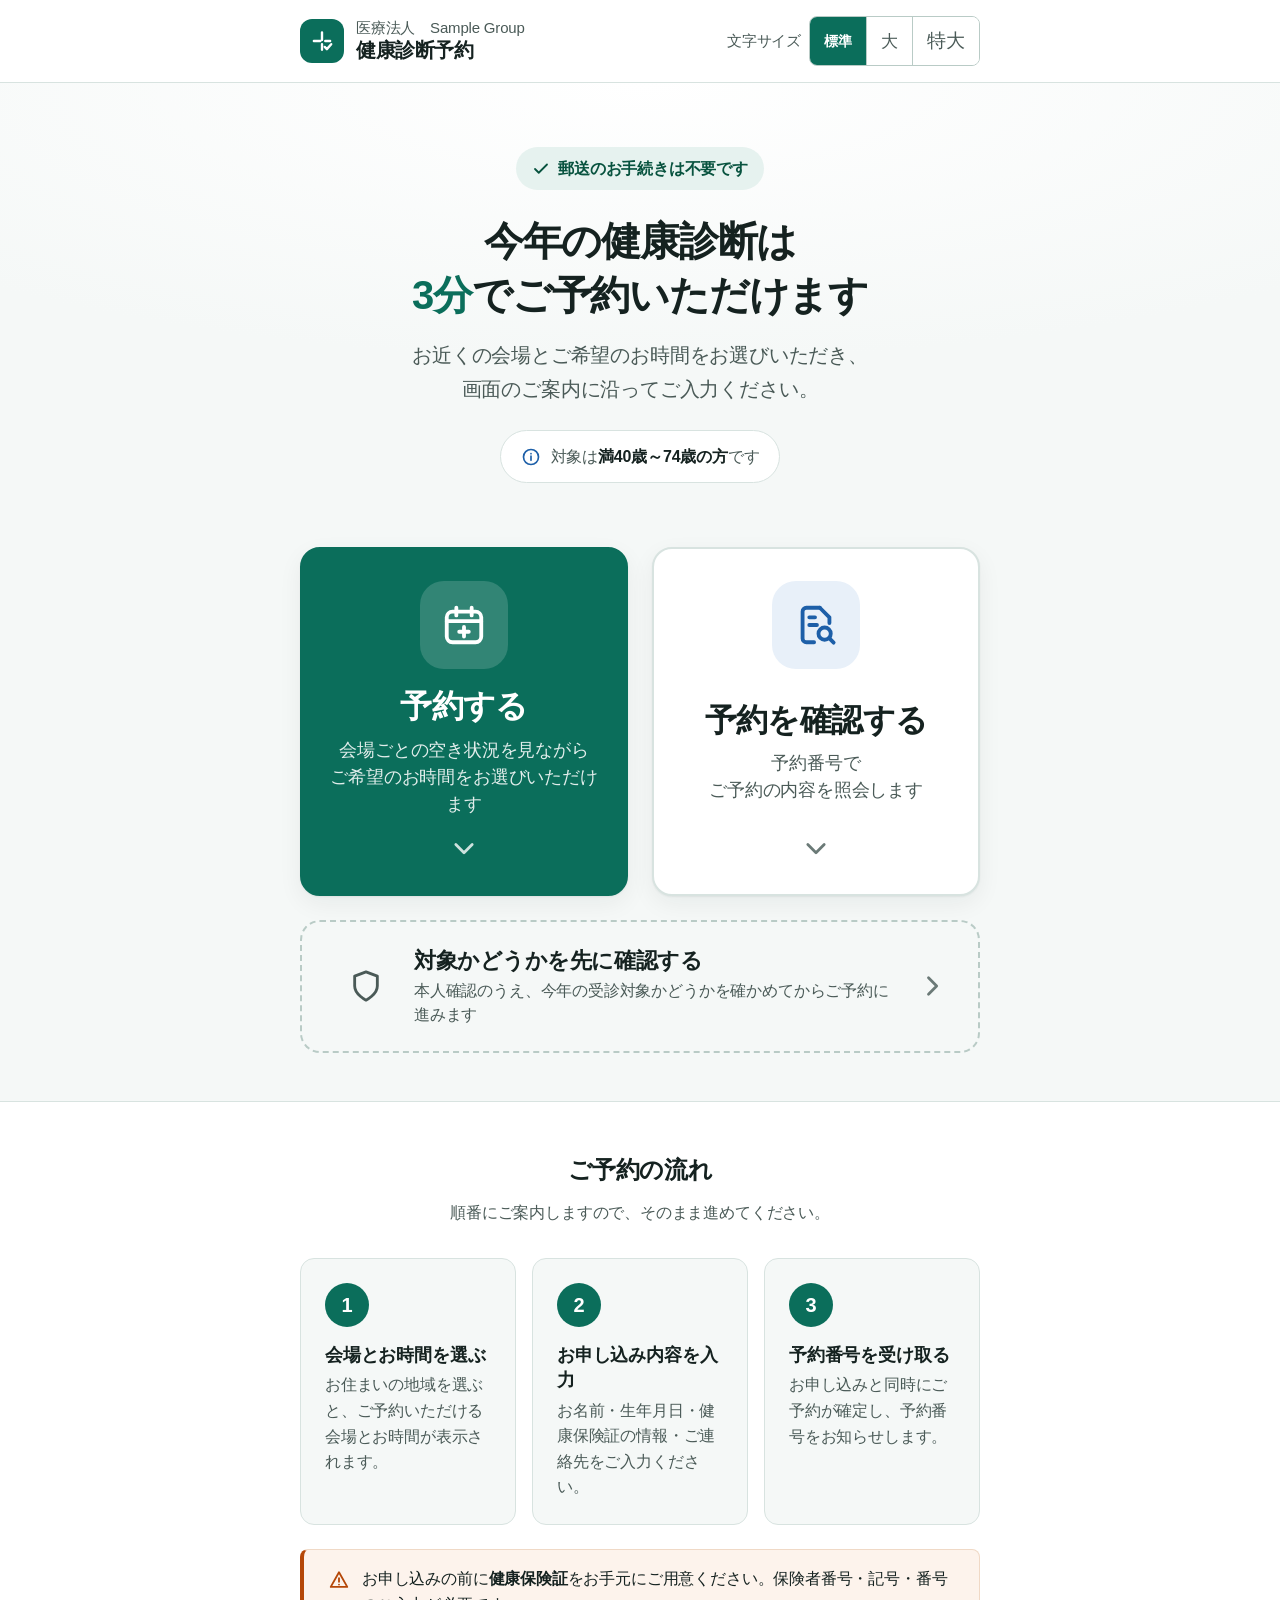
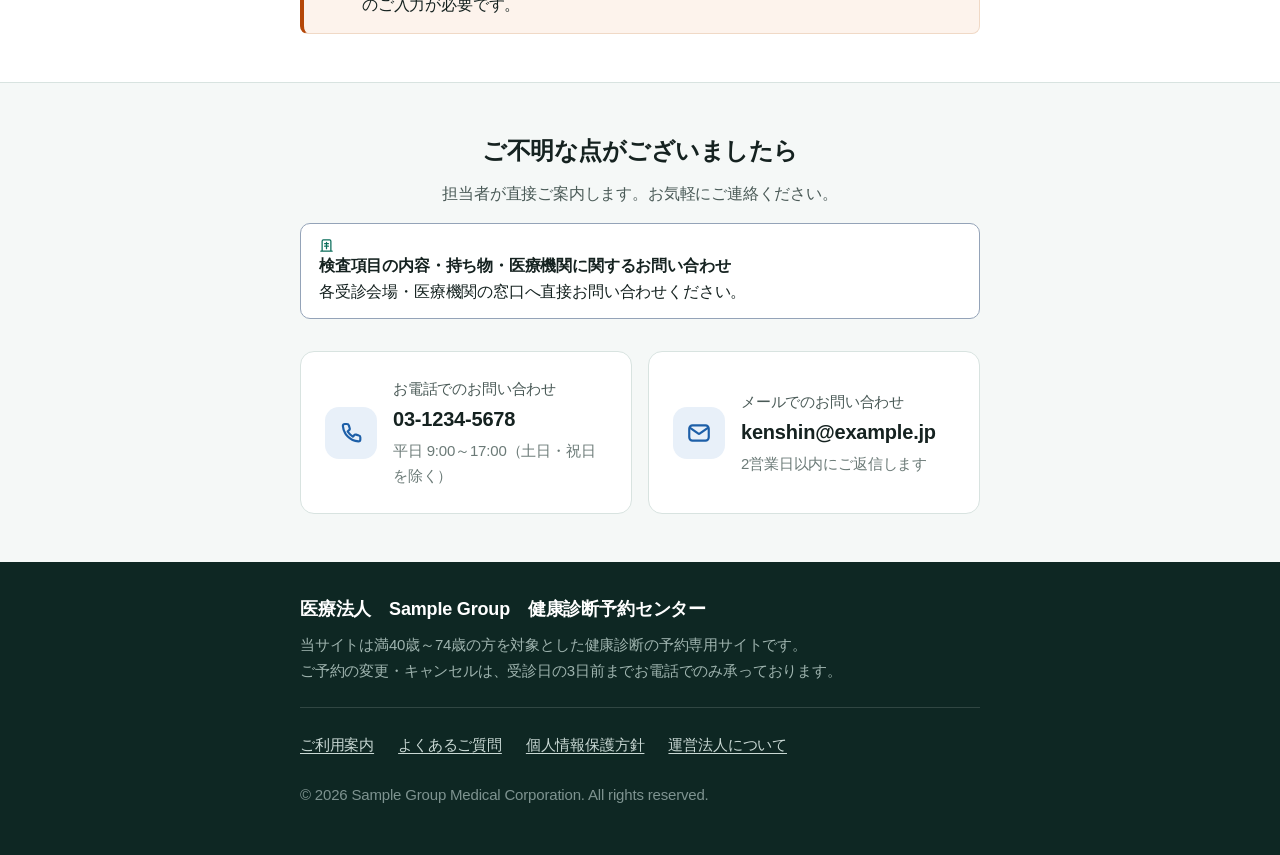
==== frontend/index.html @ b6662458 "Initial commit Co-Authored-By: Claude Opus 5 <noreply@anthropic.com>" ====
<!DOCTYPE html>
<html lang="ja">
<head>
  <meta charset="UTF-8">
  <meta name="viewport" content="width=device-width, initial-scale=1, viewport-fit=cover">
  <meta name="description" content="健康診断のインターネット予約。お申し込み・ご予約の確認・空き状況の確認を、スマートフォンとパソコンからご利用いただけます。">
  <meta name="theme-color" content="#0B6E5B">
  <link rel="icon" type="image/svg+xml" href="assets/images/favicon.svg">
  <title>健康診断予約｜Sample Group</title>

  <!-- 디자인 토큰 → 리셋/기본 → 화면 전용 순으로 로드 -->

  <link rel="stylesheet" href="assets/css/tokens.css">
  <link rel="stylesheet" href="assets/css/base.css">
  <link rel="stylesheet" href="assets/css/main.css">
</head>
<body>

  <!-- 키보드 이용자를 위한 본문 바로가기 -->
  <a class="skip-link" href="#main">本文へ移動</a>

  <!-- ======================================================================
       헤더
       ====================================================================== -->
  <header class="site-header">
    <div class="container site-header__inner">

      <a class="brand" href="./index.html">
        <span class="brand__mark" aria-hidden="true">
          <!-- 십자(의료) + 체크(예약 완료) 심볼 -->
          <svg viewBox="0 0 24 24" fill="none" stroke="currentColor" stroke-width="2.2"
               stroke-linecap="round" stroke-linejoin="round">
            <path d="M12 4v7M12 15v5M4.5 12h6M15 12h4.5"></path>
            <path d="M14.5 17.5l2 2 4-4.5"></path>
          </svg>
        </span>
        <span class="brand__text">
          <span class="brand__org">医療法人　Sample Group</span>
          <span class="brand__name">健康診断予約</span>
        </span>
      </a>

      <!-- 글자 크기 조절 : 액션 CTA 가 아닌 접근성 컨트롤 -->
      <div class="font-scale">
        <span class="font-scale__label" id="font-scale-label">文字サイズ</span>
        <div class="font-scale__group" role="group" aria-labelledby="font-scale-label">
          <button type="button" class="font-scale__btn"
                  data-scale="1" data-scale-label="標準" aria-pressed="true">標準</button>
          <button type="button" class="font-scale__btn"
                  data-scale="1.15" data-scale-label="大" aria-pressed="false">大</button>
          <button type="button" class="font-scale__btn"
                  data-scale="1.3" data-scale-label="特大" aria-pressed="false">特大</button>
        </div>
      </div>

      <!-- 스크린 리더에 변경 사실을 알린다 -->
      <p id="font-scale-status" class="sr-only" role="status" aria-live="polite"></p>

    </div>
  </header>

  <main id="main">

    <!-- ====================================================================
         히어로
         ==================================================================== -->
    <section class="hero">
      <div class="container">

        <p class="hero__badge">
          <svg viewBox="0 0 24 24" fill="none" stroke="currentColor" stroke-width="2.4"
               stroke-linecap="round" stroke-linejoin="round" aria-hidden="true">
            <path d="M20 6L9 17l-5-5"></path>
          </svg>
          郵送のお手続きは不要です
        </p>

        <h1 class="hero__title">
          今年の健康診断は<br>
          <em>3分</em>でご予約いただけます
        </h1>

        <p class="hero__lead">
          お近くの会場とご希望のお時間をお選びいただき、<br>
          画面のご案内に沿ってご入力ください。
        </p>

        <!-- 대상 조건을 최상단에 명시하여 헛걸음을 막는다 (자체 피드백 P-8) -->
        <p class="hero__target">
          <svg viewBox="0 0 24 24" fill="none" stroke="currentColor" stroke-width="2"
               stroke-linecap="round" stroke-linejoin="round" aria-hidden="true">
            <circle cx="12" cy="12" r="9"></circle>
            <path d="M12 16v-5M12 8h.01"></path>
          </svg>
          <span>対象は<strong>満40歳～74歳の方</strong>です</span>
        </p>

      </div>
    </section>

    <!-- ====================================================================
         액션 버튼 2개 — 이 페이지의 핵심
         --------------------------------------------------------------------
         「예약 가능 시간 확인하기」를 따로 두지 않는다. 예약을 누르면 곧바로
         남은 자리부터 보여 주므로, 빈자리를 보는 것과 예약하는 것이 같은 길이다.
         입구를 나누면 「어느 쪽을 눌러야 하는지」가 새 고민거리가 된다.

         ※ 이 두 개 외의 액션 버튼을 추가하지 말 것 (plan.md §7.3 / §16.2)
         ==================================================================== -->
    <section class="actions" aria-labelledby="actions-heading">
      <div class="container">

        <h2 id="actions-heading" class="sr-only">ご希望のメニューをお選びください</h2>

        <ul class="actions__list actions__list--duo">

          <!-- ① 예약 하기 — 남은 자리 확인부터 시작한다 -->
          <li>
            <a class="action action--primary" href="reserve/schedule.html" onclick="sessionStorage.setItem('kenshin.flowStart', 'slot');">
              <span class="action__icon" aria-hidden="true">
                <!-- 달력 + 플러스 -->
                <svg viewBox="0 0 24 24" fill="none" stroke="currentColor" stroke-width="2"
                     stroke-linecap="round" stroke-linejoin="round">
                  <rect x="3" y="5" width="18" height="16" rx="3"></rect>
                  <path d="M3 10h18M8 3v4M16 3v4"></path>
                  <path d="M12 13v5M9.5 15.5h5"></path>
                </svg>
              </span>
              <span class="action__body">
                <strong class="action__label">予約する</strong>
                <span class="action__desc">
                  会場ごとの空き状況を見ながら<br>ご希望のお時間をお選びいただけます
                </span>
              </span>
              <svg class="action__arrow" viewBox="0 0 24 24" fill="none" stroke="currentColor"
                   stroke-width="2.4" stroke-linecap="round" stroke-linejoin="round" aria-hidden="true">
                <path d="M9 5l7 7-7 7"></path>
              </svg>
            </a>
          </li>

          <!-- ② 예약 확인하기 (U-20)
               예약번호 하나만 받는다. 번호가 곧 열쇠이며, 성함·생년월일은
               가족이라면 아는 값이라 열쇠가 되지 못한다. -->
               
               
          <li>
            <a class="action action--secondary" href="lookup.html">
              <span class="action__icon" aria-hidden="true">
                <!-- 문서 + 돋보기 -->
                <svg viewBox="0 0 24 24" fill="none" stroke="currentColor" stroke-width="2"
                     stroke-linecap="round" stroke-linejoin="round">
                  <path d="M14 3H7a2 2 0 0 0-2 2v14a2 2 0 0 0 2 2h4"></path>
                  <path d="M14 3l5 5v3"></path>
                  <path d="M8.5 8h3M8.5 12h4"></path>
                  <circle cx="16.5" cy="16.5" r="3.2"></circle>
                  <path d="M19 19l2.2 2.2"></path>
                </svg>
              </span>
              <span class="action__body">
                <strong class="action__label">予約を確認する</strong>
                <span class="action__desc">
                  予約番号で<br>ご予約の内容を照会します
                </span>
              </span>
              <svg class="action__arrow" viewBox="0 0 24 24" fill="none" stroke="currentColor"
                   stroke-width="2.4" stroke-linecap="round" stroke-linejoin="round" aria-hidden="true">
                <path d="M9 5l7 7-7 7"></path>
              </svg>
            </a>
          </li>

        </ul>

        <div style="margin-top: var(--sp-3);">
          <a class="action action--outline" href="reserve/verify.html" onclick="sessionStorage.setItem('kenshin.flowStart', 'verify');">
            <span class="action__icon" aria-hidden="true">
              <svg viewBox="0 0 24 24" fill="none" stroke="currentColor" stroke-width="2"
                   stroke-linecap="round" stroke-linejoin="round">
                <path d="M12 22s8-4 8-10V5l-8-3-8 3v7c0 6 8 10 8 10z"></path>
              </svg>
            </span>
            <span class="action__body">
              <strong class="action__label">対象かどうかを先に確認する</strong>
              <span class="action__desc">
                本人確認のうえ、今年の受診対象かどうかを確かめてからご予約に進みます
              </span>
            </span>
            <svg class="action__arrow" viewBox="0 0 24 24" fill="none" stroke="currentColor"
                 stroke-width="2.4" stroke-linecap="round" stroke-linejoin="round" aria-hidden="true">
              <path d="M9 5l7 7-7 7"></path>
            </svg>
          </a>
        </div>

      </div>
    </section>

    <!-- ====================================================================
         이용 안내 3스텝
         ==================================================================== -->
    <section class="section section--surface" aria-labelledby="steps-heading">
      <div class="container">

        <h2 id="steps-heading" class="section__title">ご予約の流れ</h2>
        <p class="section__sub">順番にご案内しますので、そのまま進めてください。</p>

        <ol class="steps">
          <li class="step">
            <span class="step__num" aria-hidden="true">1</span>
            <span class="step__body">
              <strong class="step__title">会場とお時間を選ぶ</strong>
              <span class="step__desc">お住まいの地域を選ぶと、ご予約いただける会場とお時間が表示されます。</span>
            </span>
          </li>
          <li class="step">
            <span class="step__num" aria-hidden="true">2</span>
            <span class="step__body">
              <strong class="step__title">お申し込み内容を入力</strong>
              <span class="step__desc">お名前・生年月日・健康保険証の情報・ご連絡先をご入力ください。</span>
            </span>
          </li>
          <li class="step">
            <span class="step__num" aria-hidden="true">3</span>
            <span class="step__body">
              <strong class="step__title">予約番号を受け取る</strong>
              <span class="step__desc">お申し込みと同時にご予約が確定し、予約番号をお知らせします。</span>
            </span>
          </li>
        </ol>

        <!-- 준비물 안내 : 중도 이탈을 줄이기 위해 시작 전에 알린다 -->
        <p class="notice">
          <svg viewBox="0 0 24 24" fill="none" stroke="currentColor" stroke-width="2"
               stroke-linecap="round" stroke-linejoin="round" aria-hidden="true">
            <path d="M12 3.5l9 16H3l9-16z"></path>
            <path d="M12 10v4M12 17h.01"></path>
          </svg>
          <span class="notice__text">
            お申し込みの前に<strong>健康保険証</strong>をお手元にご用意ください。保険者番号・記号・番号のご入力が必要です。
          </span>
        </p>

      </div>
    </section>

    <!-- ====================================================================
         문의 안내 — 챗봇 없이 전화·메일만 제공
         ==================================================================== -->
    <section class="section" aria-labelledby="contact-heading">
      <div class="container">

        <h2 id="contact-heading" class="section__title">ご不明な点がございましたら</h2>
        <p class="section__sub">担当者が直接ご案内します。お気軽にご連絡ください。</p>

        <!-- 문의 구분 안내 박스 -->
        <div style="margin:16px 0 24px;padding:14px 18px;border:1.5px solid #94A3B8;border-radius:10px;font-size:var(--fs-small);line-height:1.6;color:var(--c-ink);background:#ffffff;">
          <p style="margin:0;">
            <strong>
              <svg viewBox="0 0 24 24" fill="none" stroke="currentColor" stroke-width="2" stroke-linecap="round" stroke-linejoin="round" style="width:15px;height:15px;vertical-align:-2px;margin-right:4px;color:#0B6E5B;"><path d="M3 21h18M5 21V5a2 2 0 0 1 2-2h10a2 2 0 0 1 2 2v16M9 9h6M9 13h6M12 7v10"></path></svg>
              検査項目の内容・持ち物・医療機関に関するお問い合わせ
            </strong><br>
            各受診会場・医療機関の窓口へ直接お問い合わせください。
          </p>
        </div>

        <div class="contact-list">

          <div class="contact">
            <span class="contact__icon" aria-hidden="true">
              <svg viewBox="0 0 24 24" fill="none" stroke="currentColor" stroke-width="2"
                   stroke-linecap="round" stroke-linejoin="round">
                <path d="M4.5 5.5c0-1 .8-1.8 1.8-1.8h2c.8 0 1.5.5 1.7 1.3l.8 2.6c.2.7 0 1.4-.6 1.8l-1.3 1a12.5 12.5 0 0 0 5 5l1-1.3c.4-.6 1.1-.8 1.8-.6l2.6.8c.8.2 1.3.9 1.3 1.7v2c0 1-.8 1.8-1.8 1.8A15.5 15.5 0 0 1 4.5 5.5z"></path>
              </svg>
            </span>
            <span class="contact__body">
              <span class="contact__label">お電話でのお問い合わせ</span>
              <strong class="contact__value" data-contact="tel">03-1234-5678</strong>
              <span class="contact__hours" data-contact="hours">平日 9:00～17:00（土日・祝日を除く）</span>
            </span>
          </div>

          <div class="contact">
            <span class="contact__icon" aria-hidden="true">
              <svg viewBox="0 0 24 24" fill="none" stroke="currentColor" stroke-width="2"
                   stroke-linecap="round" stroke-linejoin="round">
                <rect x="3" y="5" width="18" height="14" rx="3"></rect>
                <path d="M3.8 7.2l7.3 5.2c.5.4 1.3.4 1.8 0l7.3-5.2"></path>
              </svg>
            </span>
            <span class="contact__body">
              <span class="contact__label">メールでのお問い合わせ</span>
              <strong class="contact__value" data-contact="email">kenshin@example.jp</strong>
              <span class="contact__hours">2営業日以内にご返信します</span>
            </span>
          </div>

        </div>

      </div>
    </section>

  </main>

  <!-- ======================================================================
       푸터
       ====================================================================== -->
  <footer class="site-footer">
    <div class="container">
      <p class="site-footer__name">医療法人　Sample Group　健康診断予約センター</p>
      <p class="site-footer__desc">
        当サイトは満40歳～74歳の方を対象とした健康診断の予約専用サイトです。<br>
        ご予約の変更・キャンセルは、受診日の3日前までお電話でのみ承っております。
      </p>

      <nav class="site-footer__links" aria-label="サイト情報">
        <a href="#steps-heading">ご利用案内</a>
        <a href="faq.html">よくあるご質問</a>
        <a href="privacy.html">個人情報保護方針</a>
        <a href="https://example.com/" target="_blank" rel="noopener noreferrer">運営法人について</a>
      </nav>

      <p class="site-footer__copy">© 2026 Sample Group Medical Corporation. All rights reserved.</p>
    </div>
  </footer>

  <script src="assets/js/font-scale.js"></script>
  <script src="assets/js/contact-info.js"></script>
</body>
</html>
---- frontend/assets/css/tokens.css ----
/* ==========================================================================
   tokens.css — 디자인 토큰
   건강검진 예약 시스템 / plan.md §12.2 준수
   --------------------------------------------------------------------------
   이 파일의 값은 전 화면이 공유한다.
   개별 화면 CSS에서 색·간격·폰트 크기를 하드코딩하지 말 것.
   ========================================================================== */

:root {
  /* ------------------------------------------------------------------
     접근성: 글자 크기 배율
     40~74세 타깃. font-scale.js 가 이 값 하나만 바꿔 전체를 비례 확대한다.
     ------------------------------------------------------------------ */
  --font-scale: 1;

  /* ------------------------------------------------------------------
     폰트 — 모든 화면을 Meiryo 우선으로 통일한다.
     사용자·관리자 어느 화면이든 이 토큰 하나만 보게 해, 화면마다
     제각각이던 font-family 를 없앤다. 웹폰트는 내려받지 않고
     Windows 의 Meiryo 를 최우선으로 쓴다.
     ------------------------------------------------------------------ */
  --font-base:
    "Meiryo", "メイリオ", "Meiryo UI",
    "Hiragino Kaku Gothic ProN", "Hiragino Sans",
    "BIZ UDPGothic",
    "Yu Gothic Medium", "Yu Gothic",
    "Noto Sans JP", "Noto Sans CJK JP",
    sans-serif;

  --font-mono:
    "Meiryo", "メイリオ", "Meiryo UI",
    "Hiragino Kaku Gothic ProN", "BIZ UDGothic",
    ui-monospace, SFMono-Regular, Consolas, monospace;

  /* ------------------------------------------------------------------
     타이포그래피 (rem × scale)
     기본 본문 18px — 일반 사이트(16px)보다 크게 잡는다.
     ------------------------------------------------------------------ */
  --fs-caption: calc(0.9375rem * var(--font-scale)); /* 15px */
  --fs-small:   calc(1rem      * var(--font-scale)); /* 16px */
  --fs-body:    calc(1.125rem  * var(--font-scale)); /* 18px */
  --fs-lead:    calc(1.25rem   * var(--font-scale)); /* 20px */
  --fs-btn:     calc(1.375rem  * var(--font-scale)); /* 22px */
  --fs-h2:      calc(1.5rem    * var(--font-scale)); /* 24px */
  --fs-h1:      calc(2rem      * var(--font-scale)); /* 32px */
  --fs-display: calc(2.5rem    * var(--font-scale)); /* 40px */

  --lh-tight: 1.35;
  --lh-base:  1.7;   /* 고령 이용자 가독성을 위해 넉넉하게 */

  --fw-normal: 400;
  --fw-medium: 500;
  --fw-bold:   700;

  /* ------------------------------------------------------------------
     컬러 — 의료·신뢰 톤
     본문 대비 4.5:1 이상, 주요 버튼 7:1 이상을 목표로 선정
     ------------------------------------------------------------------ */
  --c-primary:        #0B6E5B;  /* 딥 그린 : 주 버튼 */
  --c-primary-strong: #08533F;  /* hover / active */
  --c-primary-soft:   #E6F2EF;  /* 아이콘 배경 등 옅은 면 */

  --c-accent:         #1D5FA8;  /* 블루 : 보조 버튼 · 링크 */
  --c-accent-strong:  #164B85;
  --c-accent-soft:    #E8F0F9;

  --c-ink:      #152220;  /* 본문 텍스트 (배경 대비 약 14:1) */
  --c-ink-sub:  #4A5A57;  /* 보조 텍스트 (배경 대비 약 7:1) */
  --c-ink-weak: #6B7A77;  /* 최소한의 부가 정보 */

  --c-bg:       #F5F8F7;  /* 페이지 배경 */
  --c-surface:  #FFFFFF;  /* 카드 */
  --c-line:     #D8E3E0;  /* 구분선 */
  --c-line-strong: #B9CBC6;

  --c-warn:     #B54708;  /* 주의 안내 */
  --c-warn-soft:#FDF3EC;

  --c-focus:    #B4530A;  /* 포커스 링 : 배경·주색과 모두 구분되는 색 */

  /* ------------------------------------------------------------------
     간격 — 8px 그리드
     ------------------------------------------------------------------ */
  --sp-1: 8px;
  --sp-2: 16px;
  --sp-3: 24px;
  --sp-4: 32px;
  --sp-5: 48px;
  --sp-6: 64px;
  --sp-7: 88px;

  /* ------------------------------------------------------------------
     형태
     ------------------------------------------------------------------ */
  --radius-sm: 8px;
  --radius:    14px;
  --radius-lg: 20px;

  --tap-min: 88px;   /* 주요 액션 버튼 최소 높이 (터치 타깃 44px의 2배) */
  --tap-sub: 48px;   /* 보조 컨트롤 최소 높이 */

  --shadow-card: 0 1px 2px rgba(21, 34, 32, .06),
                 0 8px 24px rgba(21, 34, 32, .06);
  --shadow-lift: 0 2px 4px rgba(21, 34, 32, .08),
                 0 14px 32px rgba(21, 34, 32, .12);

  /* ------------------------------------------------------------------
     레이아웃
     ------------------------------------------------------------------ */
  --content-max: 720px;  /* PC 에서도 1열 유지 (기기 간 일관성 우선) */
  --gutter: 20px;

  /* ------------------------------------------------------------------
     모션 — 과도한 움직임 금지
     ------------------------------------------------------------------ */
  --ease: cubic-bezier(.2, .7, .3, 1);
  --dur:  160ms;
}


/* 모션 최소화 설정을 존중한다 (plan.md §12.4) */
@media (prefers-reduced-motion: reduce) {
  :root { --dur: 0ms; }
}
---- frontend/assets/css/base.css ----
/* ==========================================================================
   base.css — 리셋 및 기본 타이포그래피
   전 화면 공통. tokens.css 다음에 로드할 것.
   ========================================================================== */

*,
*::before,
*::after {
  box-sizing: border-box;
}

html,
body,
h1, h2, h3, h4,
p, ul, ol, li,
figure, blockquote, dl, dd {
  margin: 0;
  padding: 0;
}

html {
  /* 브라우저 기본 확대(200%)를 방해하지 않도록 폰트 크기를 px 로 고정하지 않는다 */
  -webkit-text-size-adjust: 100%;
  scroll-behavior: smooth;
}

@media (prefers-reduced-motion: reduce) {
  html { scroll-behavior: auto; }
}

body {
  min-height: 100vh;
  background-color: var(--c-bg);
  color: var(--c-ink);
  font-family: var(--font-base);
  font-size: var(--fs-body);
  font-weight: var(--fw-normal);
  line-height: var(--lh-base);
  letter-spacing: -0.01em;
  -webkit-font-smoothing: antialiased;
  text-rendering: optimizeLegibility;
}

ul, ol {
  list-style: none;
}

img, svg {
  display: block;
  max-width: 100%;
}

button {
  font: inherit;
  color: inherit;
  background: none;
  border: none;
  cursor: pointer;
}

a {
  color: var(--c-accent);
  /* 색만으로 링크를 구분하지 않는다 (plan.md §12.3) */
  text-decoration: underline;
  text-underline-offset: 3px;
}

a:hover {
  color: var(--c-accent-strong);
}

/* --------------------------------------------------------------------------
   포커스 링 — outline: none 금지. 키보드 이용자에게 반드시 보여야 한다.
   -------------------------------------------------------------------------- */
:focus-visible {
  outline: 3px solid var(--c-focus);
  outline-offset: 3px;
  border-radius: var(--radius-sm);
}

/* 결과 화면으로 포커스를 옮기는 자리에는 링을 그리지 않는다.

   予約照会や本人確認では、送信のあと結果の見出しへフォーカスを移している。
   読み上げ利用者に「表示が切り替わった」を伝えるためで、これは必要な処理だ。
   ただしキーボードで送信すると `:focus-visible` が成立し、**700px を超える
   結果全体が太いオレンジの枠で囲まれる。** 利用者にはエラー表示に見える。

   これらは `tabindex="-1"` で Tab では止まらない。リングを消しても
   キーボード操作の道しるべは失われない。読み上げ側の案内はそのまま残る。 */
[tabindex="-1"]:focus,
[tabindex="-1"]:focus-visible {
  outline: none;
}

/* 日本語は語の途中でも改行される。ボタンのように幅が限られる場所では
   「受け取る」が「受け」と「取る」に割れて読みにくくなる。切ってよい
   位置だけを `nobr` で区切り、その中では改行させない。 */
.nobr {
  white-space: nowrap;
}

/* --------------------------------------------------------------------------
   유틸리티
   -------------------------------------------------------------------------- */

/* 스크린 리더 전용 텍스트 */
.sr-only {
  position: absolute;
  width: 1px;
  height: 1px;
  padding: 0;
  margin: -1px;
  overflow: hidden;
  clip: rect(0, 0, 0, 0);
  white-space: nowrap;
  border: 0;
}

/* 키보드 이용자를 위한 본문 바로가기 */
.skip-link {
  position: absolute;
  top: -100px;
  left: var(--gutter);
  z-index: 100;
  padding: var(--sp-2) var(--sp-3);
  background: var(--c-primary);
  color: #fff;
  font-weight: var(--fw-bold);
  text-decoration: none;
  border-radius: 0 0 var(--radius) var(--radius);
  transition: top var(--dur) var(--ease);
}

.skip-link:focus {
  top: 0;
  color: #fff;
}

.container {
  width: 100%;
  max-width: var(--content-max);
  margin-inline: auto;
  padding-inline: var(--gutter);
}
---- frontend/assets/css/main.css ----
/* ==========================================================================
   main.css — U-00 메인 페이지 전용 스타일
   plan.md §7.3 / §12 준수
   ========================================================================== */

/* ==========================================================================
   1. 헤더
   ========================================================================== */

/* 화면 위에 붙어 있는 것(헤더 + 진행 표시)만큼 스크롤 도착점을 내린다.

   「다음 단계로」처럼 특정 자리로 스크롤할 때, 그 자리는 화면 맨 위로 온다.
   그런데 맨 위는 헤더와 진행 표시가 덮고 있어서 정작 봐야 할 제목이
   가려진 채로 멈춘다. 고령 이용자에게는 「눌렀는데 아무 일도 안 일어났다」로
   보인다. 두 높이는 글자 크기에 따라 달라지므로 flow.js 가 재서 넘긴다.
   진행 표시가 없는 화면에서는 --progress-h 가 비어 0 이 된다. */
html {
  scroll-padding-top: calc(var(--header-h, 0px) + var(--progress-h, 0px) + 12px);
}

.site-header {
  background: var(--c-surface);
  border-bottom: 1px solid var(--c-line);
  position: sticky;
  top: 0;
  z-index: 1000;
}

.site-header__inner {
  display: flex;
  flex-wrap: wrap;
  align-items: center;
  justify-content: space-between;
  gap: var(--sp-2);
  padding-block: var(--sp-2);
}

.site-header__left {
  display: flex;
  align-items: center;
  gap: var(--sp-3);
}

.btn-back {
  display: flex;
  align-items: center;
  justify-content: center;
  width: 44px;
  height: 44px;
  border-radius: var(--radius-m);
  color: var(--c-ink);
  background: transparent;
  text-decoration: none;
  transition: background-color var(--t-fast);
}

.btn-back:hover {
  background-color: var(--c-surface-alt);
}


.brand {
  display: flex;
  align-items: center;
  gap: 12px;
  text-decoration: none;
  color: var(--c-ink);
}

.brand__mark {
  flex: none;
  width: 44px;
  height: 44px;
  display: grid;
  place-items: center;
  background: var(--c-primary);
  border-radius: 12px;
  color: #fff;
}

.brand__mark svg {
  width: 26px;
  height: 26px;
}

.brand__text {
  display: flex;
  flex-direction: column;
  line-height: 1.25;
}

.brand__org {
  font-size: var(--fs-caption);
  color: var(--c-ink-sub);
}

.brand__name {
  font-size: var(--fs-lead);
  font-weight: var(--fw-bold);
  letter-spacing: -0.02em;
}

/* --------------------------------------------------------------------------
   글자 크기 조절 (접근성) — plan.md §12.4 / 자체 피드백 P-2
   -------------------------------------------------------------------------- */

.font-scale {
  display: flex;
  align-items: center;
  gap: var(--sp-1);
}

.font-scale__label {
  font-size: var(--fs-caption);
  color: var(--c-ink-sub);
  white-space: nowrap;
}

.font-scale__group {
  display: flex;
  border: 1px solid var(--c-line-strong);
  border-radius: var(--radius-sm);
  overflow: hidden;
  background: var(--c-surface);
}

.font-scale__btn {
  min-height: var(--tap-sub);
  padding: 0 14px;
  font-size: var(--fs-caption);
  font-weight: var(--fw-medium);
  color: var(--c-ink-sub);
  background: var(--c-surface);
  border-right: 1px solid var(--c-line-strong);
  transition: background var(--dur) var(--ease), color var(--dur) var(--ease);
}

.font-scale__btn:last-child {
  border-right: none;
}

.font-scale__btn:hover {
  background: var(--c-primary-soft);
  color: var(--c-primary-strong);
}

.font-scale__btn[aria-pressed="true"] {
  background: var(--c-primary);
  color: #fff;
  font-weight: var(--fw-bold);
}

/* 각 버튼의 글자 크기로 결과를 미리 보여준다 */
.font-scale__btn[data-scale="1"] {
  font-size: calc(var(--fs-caption) * 0.95);
}

.font-scale__btn[data-scale="1.15"] {
  font-size: calc(var(--fs-caption) * 1.1);
}

.font-scale__btn[data-scale="1.3"] {
  font-size: calc(var(--fs-caption) * 1.25);
}

/* ==========================================================================
   2. 히어로
   ========================================================================== */

.hero {
  position: relative;
  padding-block: var(--sp-5) var(--sp-4);
  background:
    radial-gradient(120% 100% at 50% 0%, #FFFFFF 0%, var(--c-bg) 62%);
  text-align: center;
  overflow: hidden;
}

.hero__badge {
  display: inline-flex;
  align-items: center;
  gap: 8px;
  padding: 8px 16px;
  margin-bottom: var(--sp-3);
  background: var(--c-primary-soft);
  color: var(--c-primary-strong);
  font-size: var(--fs-small);
  font-weight: var(--fw-bold);
  border-radius: 999px;
}

.hero__badge svg {
  width: 18px;
  height: 18px;
  flex: none;
}

.hero__title {
  font-size: var(--fs-display);
  font-weight: var(--fw-bold);
  line-height: var(--lh-tight);
  letter-spacing: -0.03em;
  color: var(--c-ink);
}

.hero__title em {
  font-style: normal;
  color: var(--c-primary);
}

.hero__lead {
  margin-top: var(--sp-2);
  font-size: var(--fs-lead);
  color: var(--c-ink-sub);
  line-height: var(--lh-base);
  text-wrap: balance;
}

/* 대상 조건 — 잘못 온 사람이 끝까지 입력하지 않도록 최상단에서 알린다 (P-8) */
.hero__target {
  display: inline-flex;
  align-items: center;
  gap: 10px;
  margin-top: var(--sp-3);
  padding: 12px 20px;
  background: var(--c-surface);
  border: 1px solid var(--c-line);
  border-radius: 999px;
  font-size: var(--fs-small);
  color: var(--c-ink-sub);
}

.hero__target strong {
  color: var(--c-ink);
  font-weight: var(--fw-bold);
}

.hero__target svg {
  width: 20px;
  height: 20px;
  flex: none;
  color: var(--c-accent);
}

/* ==========================================================================
   3. 액션 버튼 3개 — 이 페이지의 핵심
   plan.md §7.3 : 액션 버튼은 정확히 3개. 그 외 CTA 추가 금지.
   ========================================================================== */

.actions {
  padding-block: var(--sp-2) var(--sp-5);
}

.actions__list {
  display: flex;
  flex-direction: column;
  gap: var(--sp-2);
  /* 16px 이상 — 오탭 방지 */
}

/* --- 2개 배치 ----------------------------------------------------------
   버튼이 둘뿐이므로 좁은 화면에서는 위아래로, 넓은 화면에서는 좌우로 둔다.
   좌우로 둘 때는 가로줄(아이콘 | 글자 | 화살표)을 세로로 다시 쌓는다.
   폭이 절반이 되는데 가로줄을 유지하면 글자가 눌려 두세 줄로 접힌다.
   ---------------------------------------------------------------------- */

@media (min-width: 760px) {
  .actions__list--duo {
    display: grid;
    grid-template-columns: 1fr 1fr;
    gap: var(--sp-3);
  }

  .actions__list--duo .action {
    flex-direction: column;
    align-items: center;
    justify-content: flex-start;
    gap: var(--sp-2);
    /* 두 칸의 높이를 맞춘다. 한쪽만 낮으면 덜 중요한 것처럼 보인다. */
    height: 100%;
    min-height: 260px;
    padding: var(--sp-4) var(--sp-3);
    text-align: center;
  }

  /* 아이콘을 키운다. 이 화면에서 가장 먼저 눈에 들어오는 것이 되어야 한다. */
  .actions__list--duo .action__icon {
    width: 88px;
    height: 88px;
    border-radius: 24px;
  }

  .actions__list--duo .action__icon svg {
    width: 46px;
    height: 46px;
  }

  .actions__list--duo .action__body {
    flex: 1 1 auto;
    display: flex;
    flex-direction: column;
    align-items: center;
    justify-content: center;
  }

  .actions__list--duo .action__label {
    font-size: var(--fs-h1);
    /* 32px */
  }

  .actions__list--duo .action__desc {
    margin-top: var(--sp-1);
    font-size: var(--fs-body);
  }

  /* 세로로 쌓았으므로 화살표도 아래를 향하게 한다.
     오른쪽을 가리키면 옆 칸을 가리키는 것처럼 보인다. */
  .actions__list--duo .action__arrow {
    transform: rotate(90deg);
  }

  .actions__list--duo .action:hover .action__arrow {
    transform: rotate(90deg) translateX(4px);
  }
}

.action {
  position: relative;
  display: flex;
  align-items: center;
  gap: var(--sp-2);
  min-height: var(--tap-min);
  /* 88px */
  padding: var(--sp-3) var(--sp-3);
  background: var(--c-surface);
  border: 2px solid var(--c-line);
  border-radius: var(--radius-lg);
  box-shadow: var(--shadow-card);
  text-decoration: none;
  color: var(--c-ink);
  transition:
    transform var(--dur) var(--ease),
    box-shadow var(--dur) var(--ease),
    border-color var(--dur) var(--ease),
    background-color var(--dur) var(--ease);
}

.action:hover {
  transform: translateY(-2px);
  box-shadow: var(--shadow-lift);
  border-color: var(--c-primary);
  color: var(--c-ink);
}

.action:active {
  transform: translateY(0);
  box-shadow: var(--shadow-card);
}

/* --- 아이콘 ------------------------------------------------------------ */

.action__icon {
  flex: none;
  width: 64px;
  height: 64px;
  display: grid;
  place-items: center;
  border-radius: 18px;
  background: var(--c-primary-soft);
  color: var(--c-primary);
}

.action__icon svg {
  width: 34px;
  height: 34px;
}

/* --- 텍스트 ------------------------------------------------------------ */

.action__body {
  flex: 1 1 auto;
  min-width: 0;
}

.action__label {
  display: block;
  font-size: var(--fs-btn);
  /* 22px */
  font-weight: var(--fw-bold);
  line-height: 1.35;
  letter-spacing: -0.02em;
}

.action__desc {
  display: block;
  margin-top: 4px;
  font-size: var(--fs-small);
  color: var(--c-ink-sub);
  line-height: 1.5;
}

/* --- 화살표 ------------------------------------------------------------ */

.action__arrow {
  flex: none;
  width: 28px;
  height: 28px;
  color: var(--c-ink-weak);
  transition: transform var(--dur) var(--ease), color var(--dur) var(--ease);
}

.action:hover .action__arrow {
  transform: translateX(4px);
  color: var(--c-primary);
}

/* --------------------------------------------------------------------------
   ① 예약 하기 — Primary
   -------------------------------------------------------------------------- */

.action--primary {
  background: var(--c-primary);
  border-color: var(--c-primary);
  color: #fff;
}

.action--primary:hover {
  background: var(--c-primary-strong);
  border-color: var(--c-primary-strong);
  color: #fff;
}

.action--primary .action__icon {
  background: rgba(255, 255, 255, .16);
  color: #fff;
}

.action--primary .action__desc {
  color: rgba(255, 255, 255, .88);
}

.action--primary .action__arrow {
  color: rgba(255, 255, 255, .8);
}

.action--primary:hover .action__arrow {
  color: #fff;
}

/* --------------------------------------------------------------------------
   ②③ 조회 계열 — Secondary (블루 계열로 「예약」과 성격을 구분)
   -------------------------------------------------------------------------- */

.action--secondary .action__icon {
  background: var(--c-accent-soft);
  color: var(--c-accent);
}

.action--secondary:hover {
  border-color: var(--c-accent);
}

.action--secondary:hover .action__arrow {
  color: var(--c-accent);
}

/* ==========================================================================
   4. 이용 안내 3스텝
   ========================================================================== */

/* --------------------------------------------------------------------------
   ③ 검진 대상 확인하기 — Outline (보조 흐름)
   -------------------------------------------------------------------------- */

.action--outline {
  background: transparent;
  border: 2px dashed var(--c-line-strong);
  box-shadow: none;
}

.action--outline .action__icon {
  background: var(--c-surface-alt);
  color: var(--c-ink-sub);
}

.action--outline:hover {
  background: var(--c-surface-alt);
  border-style: solid;
  border-color: var(--c-line-strong);
}

.action--outline:active {
  box-shadow: inset 0 2px 4px rgba(0, 0, 0, 0.05);
}

.section {
  padding-block: var(--sp-5);
}

.section--surface {
  background: var(--c-surface);
  border-block: 1px solid var(--c-line);
}

.section__title {
  font-size: var(--fs-h2);
  font-weight: var(--fw-bold);
  letter-spacing: -0.02em;
  text-align: center;
}

.section__sub {
  margin-top: var(--sp-1);
  font-size: var(--fs-small);
  color: var(--c-ink-sub);
  text-align: center;
}

.steps {
  display: flex;
  flex-direction: column;
  gap: var(--sp-2);
  margin-top: var(--sp-4);
}

.step {
  display: flex;
  align-items: flex-start;
  gap: var(--sp-2);
  padding: var(--sp-3);
  background: var(--c-bg);
  border: 1px solid var(--c-line);
  border-radius: var(--radius);
}

.step__num {
  flex: none;
  width: 44px;
  height: 44px;
  display: grid;
  place-items: center;
  background: var(--c-primary);
  color: #fff;
  font-size: var(--fs-lead);
  font-weight: var(--fw-bold);
  border-radius: 50%;
  line-height: 1;
}

.step__body {
  display: block;
  min-width: 0;
}

.step__title {
  display: block;
  font-size: var(--fs-body);
  font-weight: var(--fw-bold);
  line-height: 1.4;
}

.step__desc {
  display: block;
  margin-top: 4px;
  font-size: var(--fs-small);
  color: var(--c-ink-sub);
  line-height: 1.6;
}

/* 준비물 안내 */
.notice {
  display: flex;
  align-items: flex-start;
  gap: 12px;
  margin-top: var(--sp-3);
  padding: var(--sp-2) var(--sp-3);
  background: var(--c-warn-soft);
  border: 1px solid #F0D9C6;
  border-left: 4px solid var(--c-warn);
  border-radius: var(--radius-sm);
}

.notice svg {
  flex: none;
  width: 22px;
  height: 22px;
  margin-top: 3px;
  color: var(--c-warn);
}

.notice__text {
  font-size: var(--fs-small);
  color: var(--c-ink);
  line-height: 1.6;
}

.notice__text strong {
  font-weight: var(--fw-bold);
}

/* ==========================================================================
   5. 문의 안내 — 챗봇 없음. 전화 · 메일만 (plan.md §4.2)
   ========================================================================== */

.contact-list {
  display: flex;
  flex-direction: column;
  gap: var(--sp-2);
  margin-top: var(--sp-4);
}

.contact {
  display: flex;
  align-items: center;
  gap: var(--sp-2);
  padding: var(--sp-3);
  background: var(--c-surface);
  border: 1px solid var(--c-line);
  border-radius: var(--radius);
}

.contact__icon {
  flex: none;
  width: 52px;
  height: 52px;
  display: grid;
  place-items: center;
  background: var(--c-accent-soft);
  color: var(--c-accent);
  border-radius: 14px;
}

.contact__icon svg {
  width: 26px;
  height: 26px;
}

.contact__body {
  display: block;
  min-width: 0;
}

.contact__label {
  display: block;
  font-size: var(--fs-caption);
  color: var(--c-ink-sub);
}

.contact__value {
  display: block;
  font-size: var(--fs-lead);
  font-weight: var(--fw-bold);
  letter-spacing: -0.01em;
  color: var(--c-ink);

  /* メール・電話番号は途中で改行しない。
     以前は break-all で、幅が足りないと「kenshin@example.j / p」のように
     最後の1文字だけが下に落ち、住所として読めなかった。
     途中では切らず、狭いときは文字の方を少し小さくする。 */
  word-break: keep-all;
  overflow-wrap: normal;
  white-space: nowrap;
  max-width: 100%;
  overflow: hidden;
  text-overflow: ellipsis;
}

/* 狭い画面では一段小さく — 切れるより小さい方がよい。文字サイズ調整にも追従する。 */
@media (max-width: 420px) {
  .contact__value { font-size: var(--fs-body); }
}

/* 320px 같은 좁은 화면에서는 작게 줄여도 메일 주소가 들어가지 않는다.
   문의처가 「…」로 잘려 보이지 않는 것보다, 줄이 바뀌더라도 다 보이는 편이 낫다. */
@media (max-width: 360px) {
  .contact__value {
    white-space: normal;
    overflow: visible;
    overflow-wrap: anywhere;
    text-overflow: clip;
  }
}

.contact__hours {
  display: block;
  margin-top: 2px;
  font-size: var(--fs-caption);
  color: var(--c-ink-weak);
}

/* ==========================================================================
   6. 푸터
   ========================================================================== */

.site-footer {
  padding-block: var(--sp-4) var(--sp-5);
  background: #0E2723;
  color: #C9D8D4;
}

.site-footer__name {
  font-size: var(--fs-body);
  font-weight: var(--fw-bold);
  color: #fff;
}

.site-footer__desc {
  margin-top: var(--sp-1);
  font-size: var(--fs-caption);
  line-height: 1.7;
  color: #9FB4AF;
}

.site-footer__links {
  display: flex;
  flex-wrap: wrap;
  gap: var(--sp-1) var(--sp-3);
  margin-top: var(--sp-3);
  padding-top: var(--sp-3);
  border-top: 1px solid rgba(255, 255, 255, .14);
}

.site-footer__links a {
  color: #C9D8D4;
  font-size: var(--fs-caption);
}

.site-footer__links a:hover {
  color: #fff;
}

.site-footer__copy {
  margin-top: var(--sp-3);
  font-size: var(--fs-caption);
  color: #7E9390;
}

/* ==========================================================================
   7. 반응형 — plan.md §12.5
   PC 에서도 액션 버튼은 세로 1열을 유지한다.
   기기가 바뀌어도 같은 순서·같은 모양으로 보이는 것이 고령 이용자에게 더 중요하다.
   ========================================================================== */

/* --- 소형 스마트폰 (~ 400px) ------------------------------------------- */
@media (max-width: 400px) {
  :root {
    --gutter: 16px;
  }

  .action {
    gap: 14px;
    padding: var(--sp-2) 18px;
  }

  .action__icon {
    width: 54px;
    height: 54px;
    border-radius: 15px;
  }

  .action__icon svg {
    width: 28px;
    height: 28px;
  }

  .action__arrow {
    width: 22px;
    height: 22px;
  }
}

/* --- 헤더 세로 배치 (~ 560px) ------------------------------------------ */
@media (max-width: 768px) {
  .site-header__inner {
    flex-wrap: nowrap;
    gap: var(--sp-1);
    padding-block: var(--sp-1);
  }

  .site-header__left {
    gap: var(--sp-1);
  }

  .btn-back {
    /* 36px 은 터치 타깃으로 작다. 아이콘만 있는 버튼이라 더 그렇다. */
    width: 40px;
    height: 40px;
  }

  .btn-back svg {
    width: 20px;
    height: 20px;
  }

  .brand {
    gap: 8px;
  }

  .brand__mark {
    width: 32px;
    height: 32px;
    border-radius: 8px;
  }

  .brand__mark svg {
    width: 18px;
    height: 18px;
  }

  .brand__org {
    display: none;
  }

  .brand__name {
    font-size: var(--fs-body);
  }

  .font-scale {
    gap: 4px;
  }

  .font-scale__label {
    display: none;
  }

  .font-scale__btn {
    padding: 0 12px;
    font-size: 12px;
    /* 32px 은 손가락으로 누르기에 작다. 이 사이트의 이용자는 40~74세이고,
       글자 크기 버튼은 그중에서도 눈이 불편한 분이 먼저 누르는 버튼이다. */
    min-height: 40px;
  }
}

@media (max-width: 560px) {
  .site-header__inner {
    flex-direction: column;
    align-items: stretch;
  }

  .font-scale {
    justify-content: space-between;
  }

  .hero {
    padding-block: var(--sp-4) var(--sp-3);
  }

  .hero__title {
    font-size: calc(2rem * var(--font-scale));
    /* 40px → 32px */
  }
}

/* --- 태블릿 이상 (600px ~) --------------------------------------------- */
@media (min-width: 600px) {
  .hero {
    padding-block: var(--sp-6) var(--sp-5);
  }

  .action {
    padding: var(--sp-3) var(--sp-4);
  }
}

/* --- PC (900px ~) ------------------------------------------------------ */
@media (min-width: 900px) {
  .steps {
    flex-direction: row;
  }

  .step {
    flex: 1 1 0;
    flex-direction: column;
    align-items: flex-start;
  }

  .contact-list {
    flex-direction: row;
  }

  .contact {
    flex: 1 1 0;
  }
}

/* ==========================================================================
   7-b. 확인 모달
   --------------------------------------------------------------------------
   브라우저 기본 confirm() 을 쓰지 않는다. 글자가 작고 버튼 문구를 우리가
   정할 수 없어, 「확인」이 무엇을 확인하는 것인지 헷갈린다. 되돌릴 수 없는
   문 앞에서는 무엇이 일어나는지 다시 보여 주고, 버튼에는 행동을 그대로 적는다.

   원래 schedule.css 에 있었다. 예약 흐름의 세 화면(회장·일시 / 정보 입력 /
   정보 확인)이 모두 「메인 화면으로」 확인창을 쓰게 되면서, 한 화면 전용
   스타일시트에 둘 수 없게 되어 이리로 옮겼다. 세 화면 모두 main.css 를 읽는다.
   ========================================================================== */

.modal {
  position: fixed;
  inset: 0;
  z-index: 100;
  display: flex;
  align-items: center;
  justify-content: center;
  padding: var(--sp-3);
}

.modal.is-hidden { display: none; }

/* 모달이 열린 동안 뒤 화면이 같이 스크롤되면 어디를 보고 있었는지 잃는다. */
body.is-modal-open { overflow: hidden; }

.modal__backdrop {
  position: absolute;
  inset: 0;
  background: rgba(21, 34, 32, .55);
}

.modal__panel {
  position: relative;
  width: 100%;
  max-width: 520px;
  max-height: 100%;
  overflow-y: auto;
  padding: var(--sp-4) var(--sp-3);
  background: #FFFFFF;
  border-radius: var(--radius-lg);
  box-shadow: var(--shadow-lift);
}

.modal__title {
  margin: 0;
  font-size: var(--fs-h2);
  font-weight: var(--fw-bold);
  line-height: 1.35;
  color: var(--c-ink);
  text-align: center;
}

.modal__pick {
  margin: var(--sp-3) 0 0;
  padding: var(--sp-3);
  background: var(--c-primary-soft);
  border-radius: var(--radius);
}

.modal__row {
  display: flex;
  flex-direction: column;
  gap: 2px;
}

.modal__row + .modal__row { margin-top: var(--sp-2); }

.modal__row dt {
  font-size: var(--fs-small);
  font-weight: var(--fw-bold);
  color: var(--c-primary-strong);
}

.modal__row dd {
  margin: 0;
  font-size: var(--fs-lead);
  font-weight: var(--fw-bold);
  line-height: 1.4;
  color: var(--c-ink);
}

.modal__desc {
  margin: var(--sp-3) 0 0;
  font-size: var(--fs-small);
  line-height: var(--lh-base);
  color: var(--c-ink-sub);
}

.modal__actions {
  display: flex;
  flex-direction: column;
  gap: var(--sp-2);
  margin-top: var(--sp-3);
}

.modal__actions .btn { width: 100%; }

/* 좁은 화면에서도 두 버튼을 세로로 둔다. 나란히 두면 급히 누를 때
   되돌릴 수 없는 쪽을 잘못 누른다. */
@media (min-width: 700px) {
  .modal__panel { padding: var(--sp-4); }
}

/* ==========================================================================
   8. 인쇄 — 고령 이용자는 종이를 선호한다 (자체 피드백 P-4)
   ========================================================================== */

@media print {

  .font-scale,
  .theme-switch,
  .skip-link,
  .site-footer {
    display: none;
  }

  body {
    background: #fff;
  }

  .action {
    box-shadow: none;
    border-color: #999;
  }
}
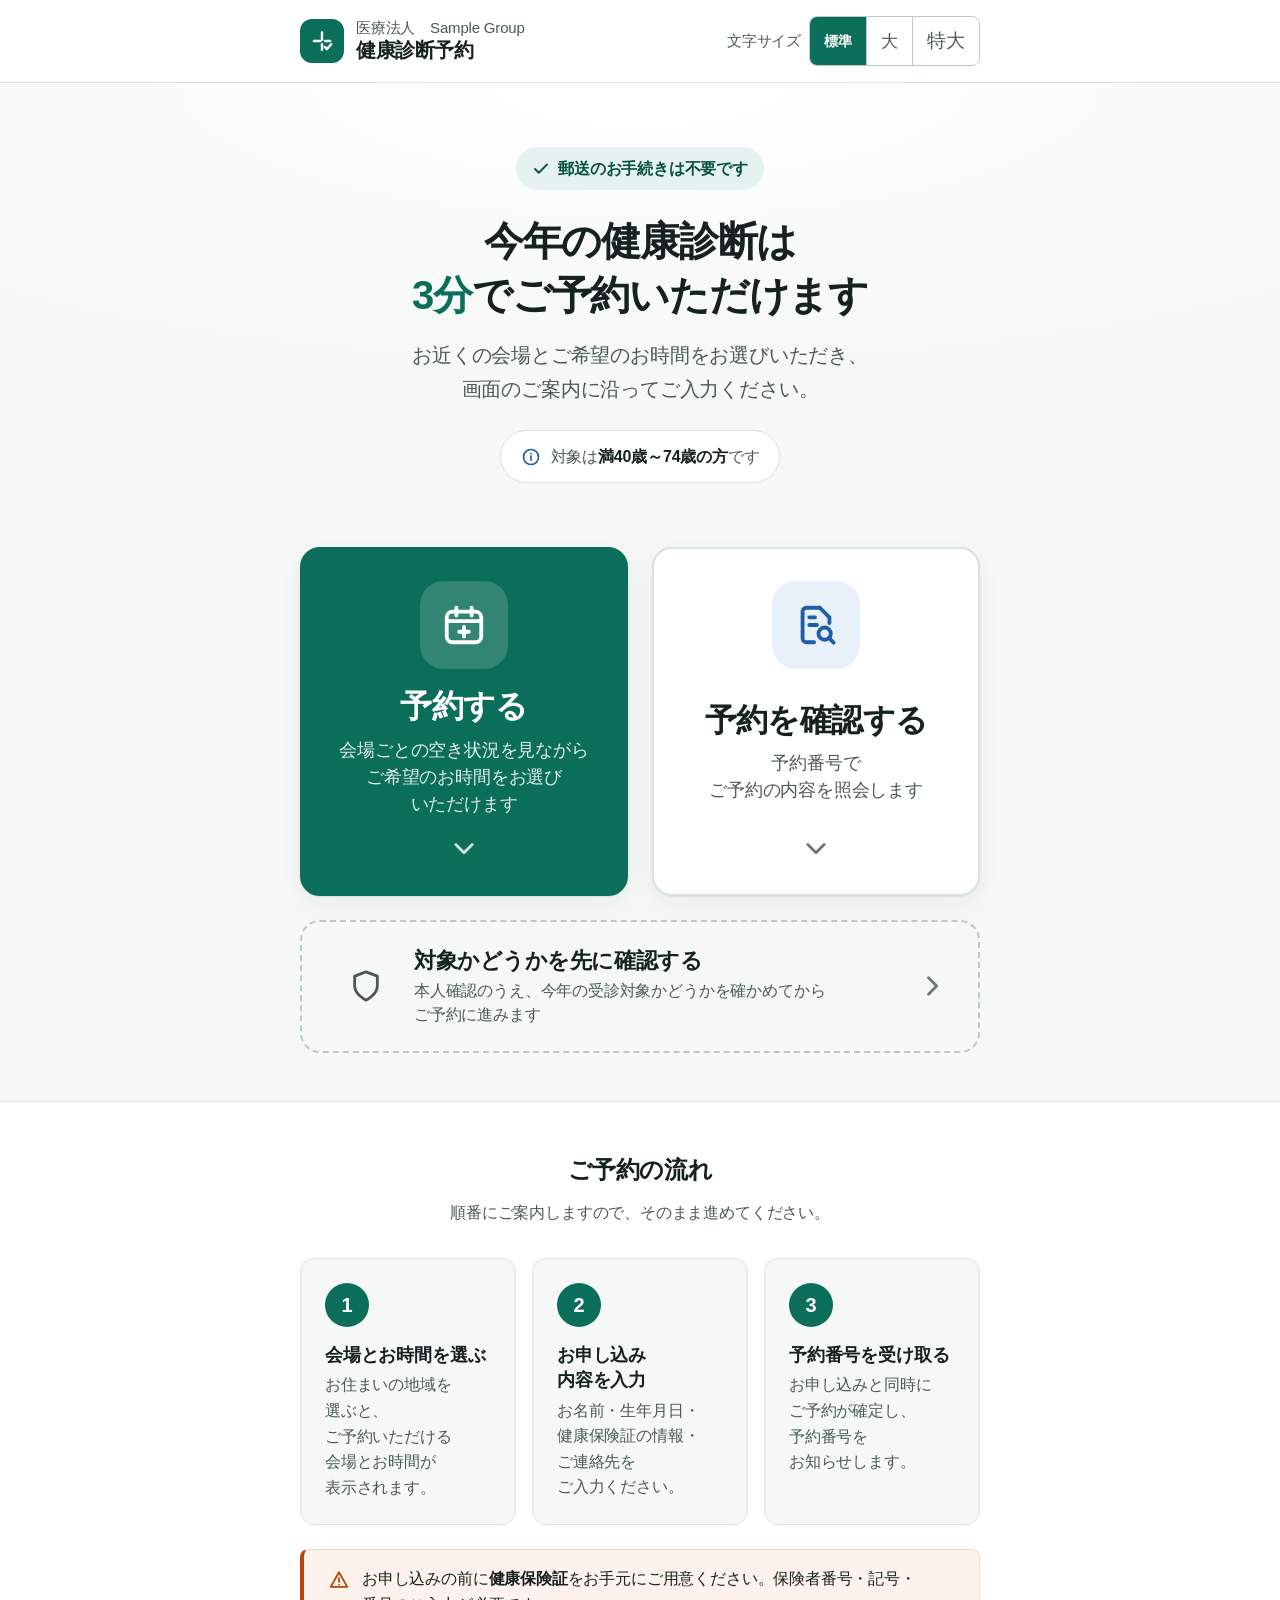
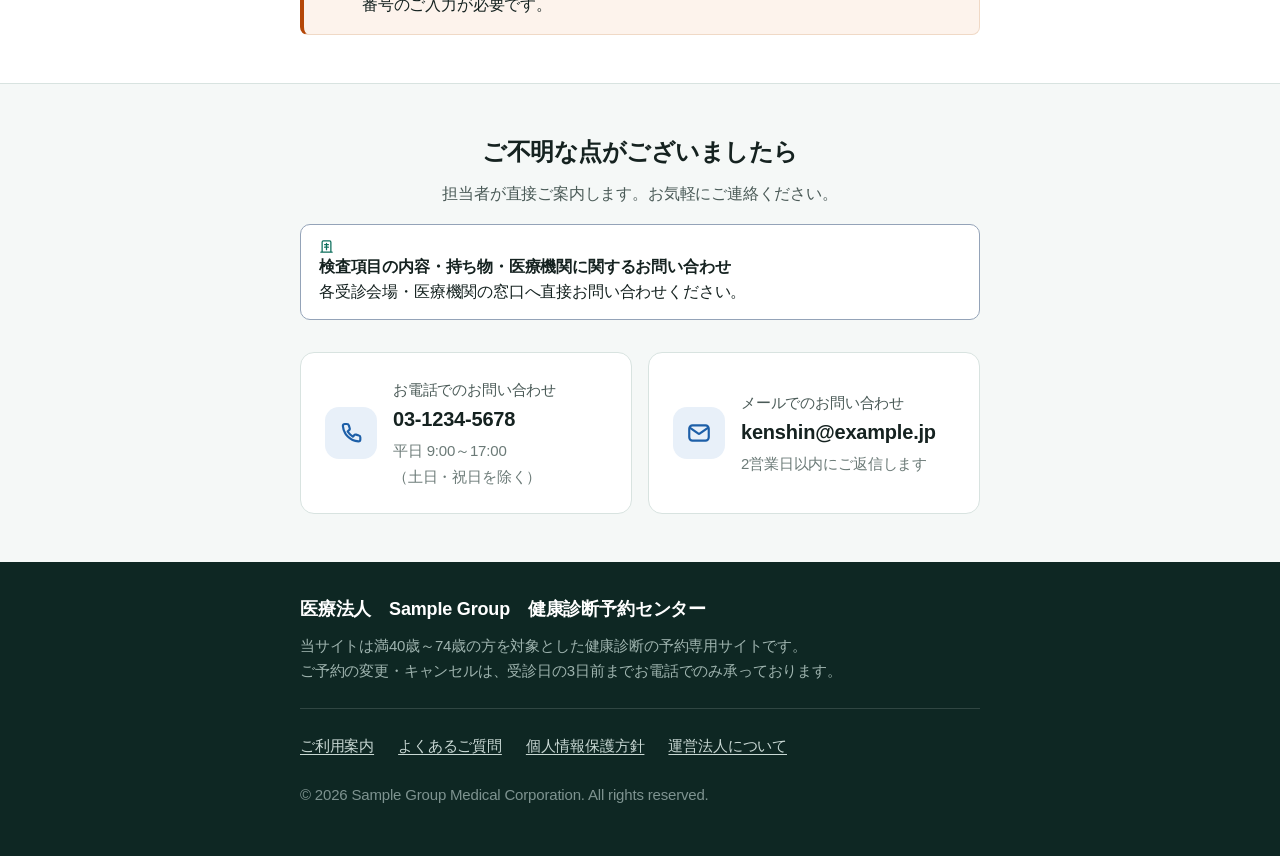
==== commit 1077b33f: "이용자 화면 입장 로그인(site auth) 추가 및 화면 · 백엔드 수정 - site_users / site_sessions 테이블과 마이그레이션 추가 - 입장 로그인 API ·" ====
--- a/frontend/index.html
+++ b/frontend/index.html
@@ -77,7 +77,7 @@
 
         <h1 class="hero__title">
           今年の健康診断は<br>
-          <em>3分</em>でご予約いただけます
+          <em>3分</em>でご予約<wbr>いただけます
         </h1>
 
         <p class="hero__lead">
@@ -129,7 +129,7 @@
               <span class="action__body">
                 <strong class="action__label">予約する</strong>
                 <span class="action__desc">
-                  会場ごとの空き状況を見ながら<br>ご希望のお時間をお選びいただけます
+                  会場ごとの空き状況を見ながら<br>ご希望のお時間をお選び<wbr>いただけます
                 </span>
               </span>
               <svg class="action__arrow" viewBox="0 0 24 24" fill="none" stroke="currentColor"
@@ -209,15 +209,15 @@
           <li class="step">
             <span class="step__num" aria-hidden="true">1</span>
             <span class="step__body">
-              <strong class="step__title">会場とお時間を選ぶ</strong>
+              <strong class="step__title">会場と<span class="keep">お時間を選ぶ</span></strong>
               <span class="step__desc">お住まいの地域を選ぶと、ご予約いただける会場とお時間が表示されます。</span>
             </span>
           </li>
           <li class="step">
             <span class="step__num" aria-hidden="true">2</span>
             <span class="step__body">
-              <strong class="step__title">お申し込み内容を入力</strong>
-              <span class="step__desc">お名前・生年月日・健康保険証の情報・ご連絡先をご入力ください。</span>
+              <strong class="step__title">お申し込み<span class="keep">内容を入力</span></strong>
+              <span class="step__desc">お名前・<span class="keep">生年月日・</span>健康保険証の情報・ご連絡先をご入力ください。</span>
             </span>
           </li>
           <li class="step">
@@ -260,7 +260,7 @@
               <svg viewBox="0 0 24 24" fill="none" stroke="currentColor" stroke-width="2" stroke-linecap="round" stroke-linejoin="round" style="width:15px;height:15px;vertical-align:-2px;margin-right:4px;color:#0B6E5B;"><path d="M3 21h18M5 21V5a2 2 0 0 1 2-2h10a2 2 0 0 1 2 2v16M9 9h6M9 13h6M12 7v10"></path></svg>
               検査項目の内容・持ち物・医療機関に関するお問い合わせ
             </strong><br>
-            各受診会場・医療機関の窓口へ直接お問い合わせください。
+            各受診会場・医療機関の窓口へ直接<span class="keep">お問い合わせください。</span>
           </p>
         </div>
 
@@ -310,7 +310,7 @@
       <p class="site-footer__name">医療法人　Sample Group　健康診断予約センター</p>
       <p class="site-footer__desc">
         当サイトは満40歳～74歳の方を対象とした健康診断の予約専用サイトです。<br>
-        ご予約の変更・キャンセルは、受診日の3日前までお電話でのみ承っております。
+        ご予約の変更・キャンセルは、受診日の3日前まで<span class="keep">お電話でのみ</span>承っております。
       </p>
 
       <nav class="site-footer__links" aria-label="サイト情報">
@@ -324,7 +324,9 @@
     </div>
   </footer>
 
+  <script src="assets/js/site-auth.js"></script>
   <script src="assets/js/font-scale.js"></script>
+  <script src="assets/js/keep-text.js"></script>
   <script src="assets/js/contact-info.js"></script>
 </body>
 </html>
--- a/frontend/assets/css/base.css
+++ b/frontend/assets/css/base.css
@@ -39,6 +39,11 @@
   letter-spacing: -0.01em;
   -webkit-font-smoothing: antialiased;
   text-rendering: optimizeLegibility;
+  /* 일본어 줄바꿈을 글자 단위가 아닌 문절(文節) 단위로 — 「受 / 診」「くださ / い。」처럼
+     단어 중간이나 한두 글자만 남기고 꺾이지 않게 한다.
+     auto-phrase 를 모르는 브라우저는 선언을 무시하고 기본 줄바꿈으로 돌아간다. */
+  word-break: auto-phrase;
+  text-wrap: pretty;
 }
 
 ul, ol {
@@ -99,6 +104,16 @@
   white-space: nowrap;
 }
 
+/* 본문 속 「…」·（…）·전화번호처럼 한 덩어리로 읽혀야 하는 부분.
+   `nobr` 와 달리 한 줄보다 길면 안에서 꺾이므로, 글자를 「特大」로 키운
+   좁은 화면에서도 가로로 넘치지 않는다. */
+.keep {
+  display: inline-block;
+  /* 「プライバシーポリシー」처럼 문절 하나가 한 줄보다 길면 어디서도 꺾을 수
+     없어 넘친다. 그때만 글자 사이에서 꺾는다. */
+  overflow-wrap: anywhere;
+}
+
 /* --------------------------------------------------------------------------
    유틸리티
    -------------------------------------------------------------------------- */
